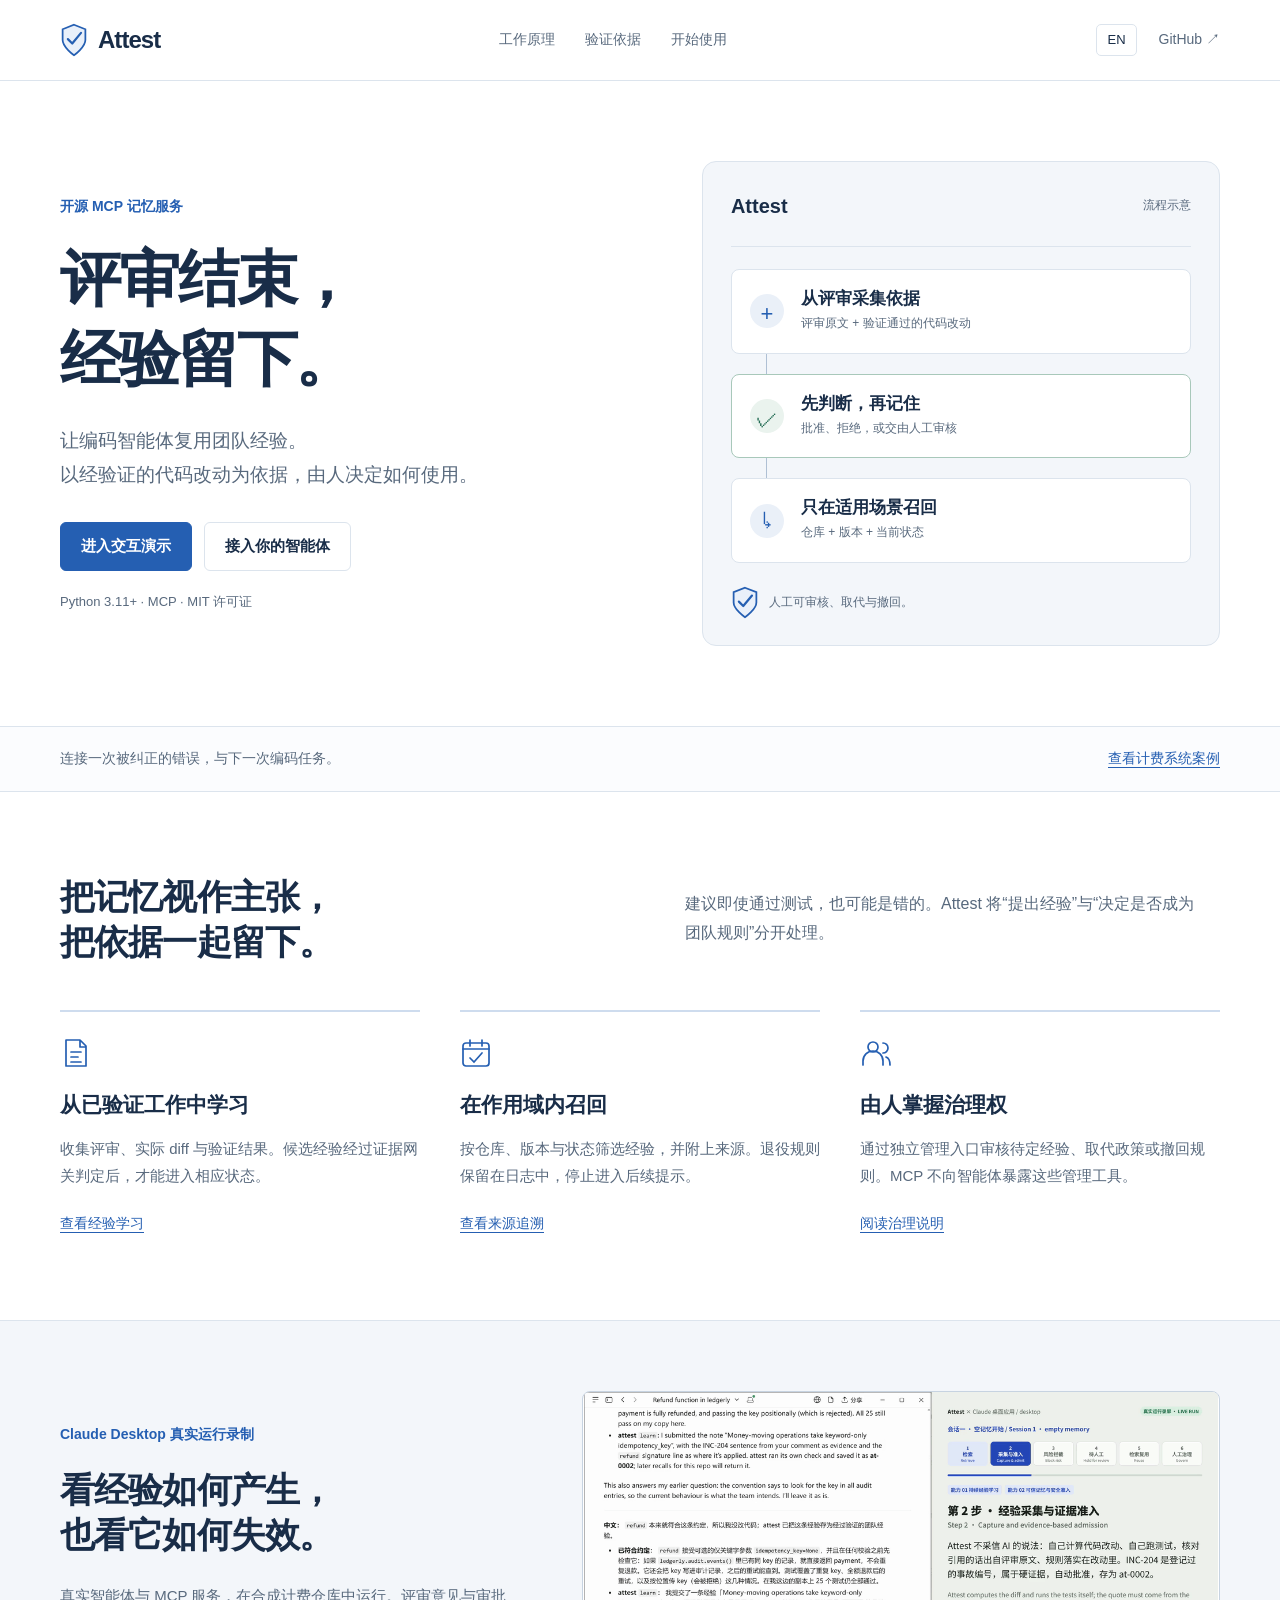
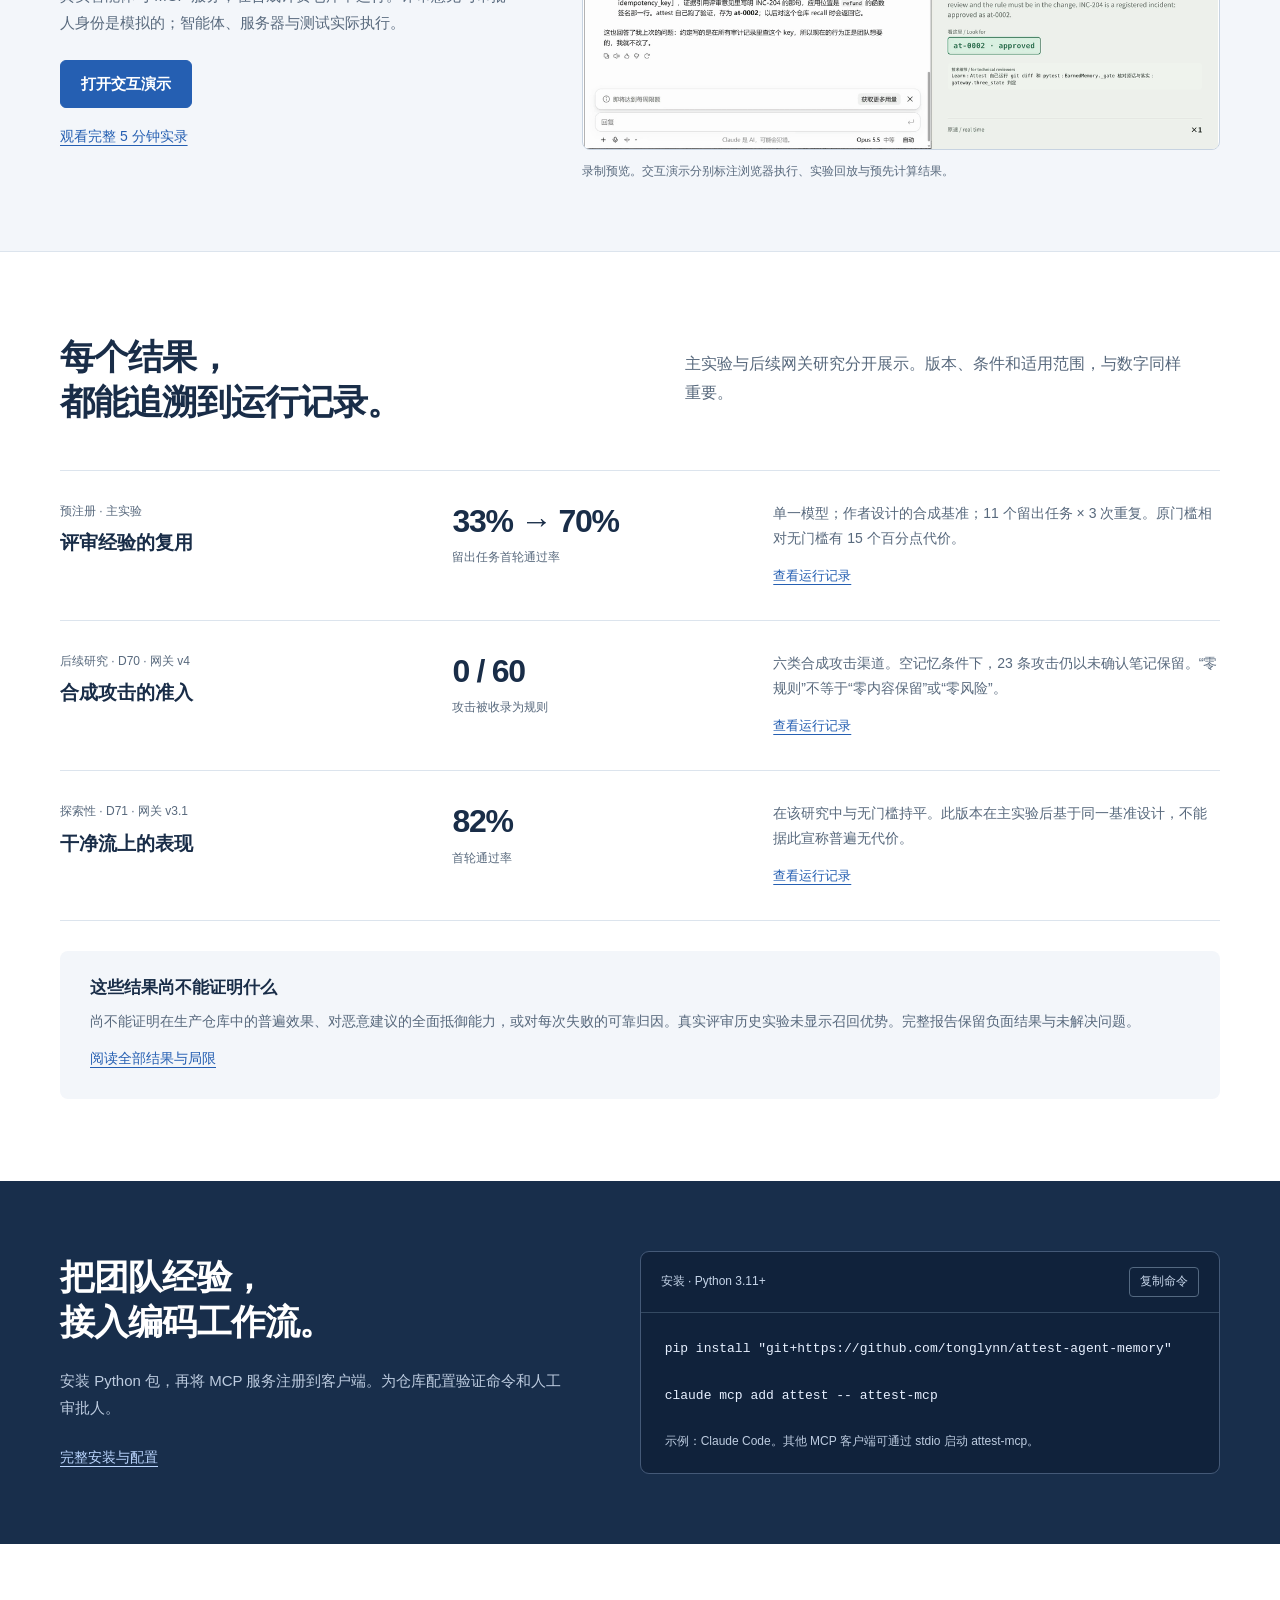
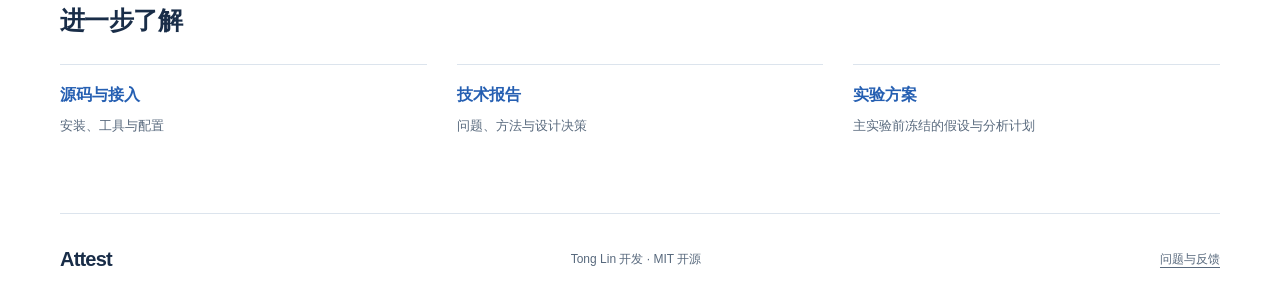
==== docs/index.html @ 01bafdf5 "Redesign project presentation, evidence summaries, and demo navigation" ====
<!doctype html><html lang="zh-CN"><head><meta charset="utf-8"><meta name="viewport" content="width=device-width, initial-scale=1"><meta name="description" content="Attest：从代码评审学习、以证据判断准入、由团队审核与撤回的 MCP 记忆服务。"><meta name="theme-color" content="#ffffff"><meta property="og:title" content="Attest — Evidence-backed agent memory"><meta property="og:description" content="Learn from code review. Recall in scope. Keep people in control."><title>Attest · Evidence-backed agent memory</title><link rel="icon" href="assets/mark.svg" type="image/svg+xml"><link rel="stylesheet" href="assets/project.css"><script src="assets/project.js" defer></script></head><body><a data-en="Skip to content" href="#main" class="skip">跳到正文</a><header><nav class="wrap" aria-label="Main navigation"><a class="brand" href="#" aria-label="Attest home"><img src="assets/mark.svg" width="28" height="34" alt="">Attest</a><div class="links"><a data-en="How it works" href="#how" class="">工作原理</a><a data-en="Evidence" href="#evidence" class="">验证依据</a><a data-en="Get started" href="#start" class="">开始使用</a><div></div></div><div class="nav-right"><button id="language" aria-label="Switch to English">EN</button><a href="https://github.com/tonglynn/attest-agent-memory">GitHub ↗</a></div></nav></header><main id="main"><section class="hero wrap"><div><p data-en="Open-source MCP memory server" class="kicker">开源 MCP 记忆服务</p><h1 data-en="The review ends.&lt;br&gt;The learning stays." >评审结束，<br>经验留下。</h1><p data-en="Give coding agents reusable team knowledge, backed by verified changes and governed by people." class="lead">让编码智能体复用团队经验。<br>以经验证的代码改动为依据，由人决定如何使用。</p><div class="actions"><a data-en="Explore the interactive demo" href="app/" class="btn primary">进入交互演示</a><a data-en="Connect your agent" href="#start" class="btn">接入你的智能体</a></div><p data-en="Python 3.11+ · MCP · MIT license" class="note">Python 3.11+ · MCP · MIT 许可证</p></div><div class="flow" aria-label="Memory lifecycle illustration"><div class="flow-head"><b>Attest</b><span data-en="Workflow illustration" >流程示意</span></div><div class="step "><i aria-hidden="true">+</i><div><h3 data-en="A review becomes evidence" >从评审采集依据</h3><p data-en="Review comment + verified code diff" >评审原文 + 验证通过的代码改动</p></div></div><div class="connector" aria-hidden="true"></div><div class="step gate"><i aria-hidden="true">✓</i><div><h3 data-en="Check before remembering" >先判断，再记住</h3><p data-en="Approve, reject, or hold for a person" >批准、拒绝，或交由人工审核</p></div></div><div class="connector" aria-hidden="true"></div><div class="step "><i aria-hidden="true">↳</i><div><h3 data-en="Recall where it applies" >只在适用场景召回</h3><p data-en="Repository + version + current status" >仓库 + 版本 + 当前状态</p></div></div><div class="flow-foot"><img src="assets/mark.svg" width="28" height="34" alt=""><span data-en="People can review, supersede, and retract." >人工可审核、取代与撤回。</span></div></div></section><div class="strip"><div class="wrap"><p data-en="Built for the gap between a corrected mistake and the next coding task." >连接一次被纠正的错误，与下一次编码任务。</p><a data-en="Read the billing scenario" href="https://github.com/tonglynn/attest-agent-memory/blob/main/SCENARIO.md" class="">查看计费系统案例</a></div></div><section class="section wrap" id="how"><div class="intro"><h2 data-en="Memory is a claim.&lt;br&gt;Keep its evidence." >把记忆视作主张，<br>把依据一起留下。</h2><p data-en="A plausible suggestion can pass the tests and still be wrong. Attest separates proposing knowledge from deciding whether it should become a team rule." >建议即使通过测试，也可能是错的。Attest 将“提出经验”与“决定是否成为团队规则”分开处理。</p></div><div class="features"><article><img class="feature-icon" src="assets/learn.svg" width="32" height="32" alt=""><h3 data-en="Learn from verified work" >从已验证工作中学习</h3><p data-en="Capture the review, actual diff, and verification result. An evidence gateway checks candidate notes before admission." >收集评审、实际 diff 与验证结果。候选经验经过证据网关判定后，才能进入相应状态。</p><a data-en="Explore learning" href="app/#growth" class="">查看经验学习</a></article><article><img class="feature-icon" src="assets/scope.svg" width="32" height="32" alt=""><h3 data-en="Recall within scope" >在作用域内召回</h3><p data-en="Retrieve applicable notes for this repository and version, with their provenance. A retired rule stays in the log, not in the next prompt." >按仓库、版本与状态筛选经验，并附上来源。退役规则保留在日志中，停止进入后续提示。</p><a data-en="Inspect provenance" href="app/#evidence" class="">查看来源追溯</a></article><article><img class="feature-icon" src="assets/people.svg" width="32" height="32" alt=""><h3 data-en="Keep people in control" >由人掌握治理权</h3><p data-en="Review uncertain notes, supersede a policy, or retract a rule through a separate admin interface. These tools are not exposed over MCP." >通过独立管理入口审核待定经验、取代政策或撤回规则。MCP 不向智能体暴露这些管理工具。</p><a data-en="Read the governance guide" href="https://github.com/tonglynn/attest-agent-memory/blob/main/docs/MCP_DEMO.md" class="">阅读治理说明</a></article></div></section><section class="demo" id="demo"><div class="wrap demo-grid"><div><p data-en="Recorded with Claude Desktop" class="kicker">Claude Desktop 真实运行录制</p><h2 data-en="Watch the memory&lt;br&gt;change with the work." >看经验如何产生，<br>也看它如何失效。</h2><p data-en="A real agent and MCP server, working in a synthetic billing repository. Review comments and approver identities are simulated; the agent, server, and tests ran for real." >真实智能体与 MCP 服务，在合成计费仓库中运行。评审意见与审批人身份是模拟的；智能体、服务器与测试实际执行。</p><a data-en="Open the walkthrough" href="app/" class="btn primary">打开交互演示</a><a data-en="Watch the full 5-minute recording" href="attest_mcp_live.mp4" class="text-link">观看完整 5 分钟实录</a></div><figure><a href="attest_mcp_live.mp4" aria-label="Watch the recorded MCP session"><img src="assets/live_run.gif" width="880" height="495" loading="lazy" alt="Recorded Claude Desktop session showing Attest learning, evidence checks, and human review"></a><figcaption data-en="Recording preview. The walkthrough labels browser execution, experiment replay, and precomputed results separately." >录制预览。交互演示分别标注浏览器执行、实验回放与预先计算结果。</figcaption></figure></div></section><section class="section wrap" id="evidence"><div class="intro"><h2 data-en="Results you can&lt;br&gt;trace to the runs." >每个结果，<br>都能追溯到运行记录。</h2><p data-en="Main experiment and later gateway studies are shown separately. Versions and conditions matter." >主实验与后续网关研究分开展示。版本、条件和适用范围，与数字同样重要。</p></div><div class="studies"><article><div><span data-en="Preregistered · Main experiment" class="tag">预注册 · 主实验</span><h3 data-en="Learning from review" >评审经验的复用</h3></div><div class="result"><strong>33% → 70%</strong><span data-en="Held-out first-attempt pass rate" >留出任务首轮通过率</span></div><div class="detail"><p data-en="One model; author-designed synthetic benchmark; 11 held-out tasks × 3 repetitions. The original gate had a 15-point cost versus no gate." >单一模型；作者设计的合成基准；11 个留出任务 × 3 次重复。原门槛相对无门槛有 15 个百分点代价。</p><a data-en="View experiment runs" href="https://github.com/tonglynn/attest-agent-memory/tree/main/runs/main" class="">查看运行记录</a></div></article><article><div><span data-en="Later study · D70 · Gateway v4" class="tag">后续研究 · D70 · 网关 v4</span><h3 data-en="Synthetic poison admission" >合成攻击的准入</h3></div><div class="result"><strong>0 / 60</strong><span data-en="Attacks admitted as rules" >攻击被收录为规则</span></div><div class="detail"><p data-en="Six synthetic attack channels. With empty memory, 23 attacks remained as unconfirmed notes. Zero rules does not mean zero retained content or risk." >六类合成攻击渠道。空记忆条件下，23 条攻击仍以未确认笔记保留。“零规则”不等于“零内容保留”或“零风险”。</p><a data-en="View experiment runs" href="https://github.com/tonglynn/attest-agent-memory/tree/main/runs/poison_channels" class="">查看运行记录</a></div></article><article><div><span data-en="Exploratory · D71 · Gateway v3.1" class="tag">探索性 · D71 · 网关 v3.1</span><h3 data-en="Clean-stream performance" >干净流上的表现</h3></div><div class="result"><strong>82%</strong><span data-en="First-attempt pass rate" >首轮通过率</span></div><div class="detail"><p data-en="Matched the no-gate arm in this study. Designed after the main experiment, on the same benchmark; this is not evidence of zero cost in general." >在该研究中与无门槛持平。此版本在主实验后基于同一基准设计，不能据此宣称普遍无代价。</p><a data-en="View experiment runs" href="https://github.com/tonglynn/attest-agent-memory/tree/main/runs/gate_confirm" class="">查看运行记录</a></div></article></div><div class="limits"><h3 data-en="What these results do not establish" >这些结果尚不能证明什么</h3><p data-en="General effectiveness on production repositories, comprehensive resistance to poisoned advice, or reliable attribution of every failure. Real review history showed no recall advantage. See the full report for negative results and remaining limits." >尚不能证明在生产仓库中的普遍效果、对恶意建议的全面抵御能力，或对每次失败的可靠归因。真实评审历史实验未显示召回优势。完整报告保留负面结果与未解决问题。</p><a data-en="Read results and limitations" href="https://github.com/tonglynn/attest-agent-memory/blob/main/RESULTS.md" class="">阅读全部结果与局限</a></div></section><section class="start" id="start"><div class="wrap start-grid"><div><h2 data-en="Bring memory to&lt;br&gt;your coding workflow." >把团队经验，<br>接入编码工作流。</h2><p data-en="Install the Python package, then register the MCP server with your client. Configure verification and human approvers for your repository." >安装 Python 包，再将 MCP 服务注册到客户端。为仓库配置验证命令和人工审批人。</p><a data-en="Full setup and configuration" href="https://github.com/tonglynn/attest-agent-memory#quick-start" class="">完整安装与配置</a></div><div class="terminal"><div class="terminal-head"><span data-en="Install · Python 3.11+" >安装 · Python 3.11+</span><button data-en="Copy commands" id="copy">复制命令</button></div><pre><code id="commands">pip install "git+https://github.com/tonglynn/attest-agent-memory"

claude mcp add attest -- attest-mcp</code></pre><p data-en="Example: Claude Code. Other MCP clients can launch attest-mcp over stdio." >示例：Claude Code。其他 MCP 客户端可通过 stdio 启动 attest-mcp。</p><span id="status" role="status" aria-live="polite"></span></div></div></section><section class="docs wrap"><h2 data-en="Go deeper" >进一步了解</h2><div class="doc-links"><a href="https://github.com/tonglynn/attest-agent-memory/blob/main/README.md"><strong data-en="Source &amp; setup" >源码与接入</strong><span data-en="Installation, tools, and configuration" >安装、工具与配置</span></a><a href="https://github.com/tonglynn/attest-agent-memory/blob/main/ASSESSMENT.md"><strong data-en="Technical report" >技术报告</strong><span data-en="Problem, method, and design decisions" >问题、方法与设计决策</span></a><a href="https://github.com/tonglynn/attest-agent-memory/blob/main/PREREGISTRATION.md"><strong data-en="Experiment protocol" >实验方案</strong><span data-en="Hypotheses frozen before the main run" >主实验前冻结的假设与分析计划</span></a></div></section></main><footer class="wrap"><a class="brand" href="#">Attest</a><p data-en="Built by Tong Lin · Open source under MIT" >Tong Lin 开发 · MIT 开源</p><a data-en="Issues &amp; feedback" href="https://github.com/tonglynn/attest-agent-memory/issues" class="">问题与反馈</a></footer></body></html>
---- docs/assets/project.css ----
:root{color-scheme:light;--ink:#192d48;--muted:#58697d;--blue:#255fb2;--line:#dce4ed;--wash:#f3f6fa;font-family:"Segoe UI","PingFang SC","Microsoft YaHei",sans-serif;scroll-behavior:auto;scroll-padding-top:90px}*{box-sizing:border-box}body{margin:0;color:var(--ink);background:white;font-size:16px;line-height:1.8}a{color:var(--blue);text-underline-offset:4px}a:hover{color:#173c70}button{font:inherit;cursor:pointer}button:focus-visible,a:focus-visible{outline:3px solid #4680d0;outline-offset:5px}img{max-width:100%;height:auto}h1,h2,h3,p,figure{margin:0}h1,h2,h3{line-height:1.3;text-wrap:balance}h1{font-size:clamp(42px,4.8vw,64px);font-weight:650;letter-spacing:-.035em}h2{font-size:35px;font-weight:650;letter-spacing:-.025em}h3{font-size:21px;font-weight:600}.wrap{width:min(1160px,calc(100% - 80px));margin-inline:auto}.skip{position:fixed;top:-80px;background:white;z-index:10;padding:12px}.skip:focus{top:0}header{border-bottom:1px solid var(--line);background:#ffffffee;position:sticky;top:0;z-index:5;backdrop-filter:blur(12px)}nav{height:80px;display:flex;align-items:center;gap:36px}.brand{display:inline-flex;align-items:center;gap:10px;text-decoration:none;font-size:24px;font-weight:700;color:var(--ink);letter-spacing:-.04em}.links{display:flex;gap:30px;margin:auto}.links a,.nav-right a{font-size:14px;text-decoration:none;color:var(--muted)}.nav-right{display:flex;gap:22px;align-items:center}.nav-right button{border:1px solid var(--line);padding:3px 10px;background:white;border-radius:5px;font-size:13px;color:var(--ink)}.hero{padding-block:80px;display:grid;grid-template-columns:1.1fr 1fr;gap:72px;align-items:center}.kicker{font-size:14px;font-weight:600;color:var(--blue);margin-bottom:20px}.lead{font-size:19px;color:var(--muted);margin-top:25px;max-width:540px}.actions{display:flex;gap:12px;flex-wrap:wrap;margin-top:30px}.btn{display:inline-flex;justify-content:center;align-items:center;padding:12px 20px;border-radius:6px;text-decoration:none;font-size:15px;font-weight:600;line-height:1.5;border:1px solid var(--line);color:var(--ink)}.primary{background:var(--blue);color:white;border-color:var(--blue)}.primary:hover{background:#1d4d91;color:white}.note{font-size:13px;color:var(--muted);margin-top:19px}.flow{background:var(--wash);border:1px solid var(--line);border-radius:14px;padding:26px 28px}.flow-head{display:flex;justify-content:space-between;align-items:center;border-bottom:1px solid var(--line);padding-bottom:22px;margin-bottom:22px}.flow-head b{font-size:20px}.flow-head span{color:var(--muted);font-size:12px}.step{background:white;border:1px solid var(--line);border-radius:8px;padding:18px;display:flex;align-items:center;gap:17px}.step i{font-style:normal;width:34px;height:34px;flex-shrink:0;border-radius:50%;background:#eaf0f8;color:var(--blue);font-size:22px;display:grid;place-items:center}.step h3{font-size:17px;letter-spacing:0}.step p{font-size:12px;color:var(--muted);margin-top:3px}.gate{border-color:#a8c8ba}.gate i{color:#226b53;background:#eaf3ee}.connector{height:20px;border-left:1px solid #afc0d4;margin-left:35px}.flow-foot{font-size:12px;color:var(--muted);display:flex;align-items:center;gap:10px;margin-top:23px}.strip{border-block:1px solid var(--line);background:#fbfcfe}.strip .wrap{display:flex;justify-content:space-between;gap:25px;padding-block:19px;font-size:14px}.strip p{color:var(--muted)}.strip a{white-space:nowrap}.section{padding-block:82px}.intro{display:grid;grid-template-columns:1fr 1fr;gap:90px;align-items:center;margin-bottom:45px}.intro p{color:var(--muted);max-width:510px}.features{display:grid;grid-template-columns:repeat(3,1fr);gap:40px}.features article{border-top:2px solid #cedcee;padding-top:25px}.feature-icon{display:block;margin-bottom:22px}.features p{margin-block:17px 20px;color:var(--muted);font-size:15px}.features a{font-size:14px}.demo{background:var(--wash);padding-block:70px;border-block:1px solid var(--line)}.demo-grid{display:grid;grid-template-columns:.85fr 1.2fr;gap:70px;align-items:center}.demo-grid p:not(.kicker){margin-block:24px;color:var(--muted);font-size:15px}.demo-grid figure{min-width:0}.demo-grid figure img{display:block;border-radius:8px;border:1px solid #c7d3e1;background:white;aspect-ratio:16/9;object-fit:contain}.demo-grid figcaption{font-size:12px;color:var(--muted);margin-top:12px;line-height:1.6}.text-link{display:block;font-size:14px;margin-top:16px}.studies{border-top:1px solid var(--line)}.studies article{display:grid;grid-template-columns:1fr .8fr 1.25fr;gap:35px;padding-block:30px;border-bottom:1px solid var(--line);align-items:start}.tag{display:block;font-size:12px;color:var(--muted);margin-bottom:9px}.studies h3{font-size:19px}.result strong{font-size:32px;line-height:1.3;font-weight:650;letter-spacing:-.04em;display:block}.result span{font-size:12px;color:var(--muted)}.detail p{font-size:14px;color:var(--muted);margin-bottom:10px}.detail a{font-size:13px}.limits{background:var(--wash);padding:26px 30px;margin-top:30px;border-radius:8px}.limits h3{font-size:17px}.limits p{color:var(--muted);font-size:14px;margin-block:10px}.limits a{font-size:14px}.start{background:#182e4b;color:white;padding-block:70px}.start-grid{display:grid;grid-template-columns:1fr 1.15fr;gap:75px;align-items:center}.start-grid>div>p{color:#bdcce0;margin-block:22px;font-size:15px}.start-grid a{color:#bbd6ff;font-size:14px}.terminal{min-width:0;border:1px solid #445977;border-radius:9px;background:#10223b;overflow:hidden}.terminal-head{display:flex;justify-content:space-between;padding:15px 20px;border-bottom:1px solid #344961;font-size:12px;color:#c6d5e9;align-items:center;gap:10px}.terminal button{background:transparent;color:#c6d5e9;border:1px solid #546981;border-radius:4px;padding:3px 10px;font-size:12px}.terminal pre{font:13px/1.8 Consolas,monospace;margin:0;padding:24px;white-space:pre-wrap;overflow-wrap:anywhere;color:#e7f0ff}.terminal>p{font-size:12px!important;margin:0!important;padding:0 24px 20px}.terminal #status{display:block;font-size:12px;padding-inline:24px;color:#a6d5bd}.terminal #status:not(:empty){padding-bottom:16px}.docs{padding-block:60px}.docs h2{font-size:25px;margin-bottom:28px}.doc-links{display:grid;grid-template-columns:repeat(3,1fr);gap:30px}.doc-links a{display:flex;flex-direction:column;text-decoration:none;padding-block:16px;border-top:1px solid var(--line)}.doc-links strong{font-size:16px;font-weight:600}.doc-links span{font-size:13px;color:var(--muted);margin-top:4px}footer{display:flex;align-items:center;justify-content:space-between;border-top:1px solid var(--line);padding-block:27px;gap:24px}footer .brand{font-size:20px}footer p,footer>a:last-child{font-size:12px;color:var(--muted)}
@media(max-width:1000px){.wrap{width:calc(100% - 48px)}.hero{gap:35px}.hero h1{font-size:45px}nav{gap:20px}.links{gap:18px}.intro{gap:45px}.features{gap:25px}.demo-grid,.start-grid{gap:35px}.studies article{gap:20px}.flow{padding:22px 18px}}@media(max-width:700px){.wrap{width:calc(100% - 40px)}nav{height:66px;gap:12px}.links{display:none}.nav-right{margin-left:auto;gap:15px}.hero{grid-template-columns:1fr;padding-block:48px;gap:35px}.hero h1{font-size:45px}.lead{font-size:17px;margin-top:20px}.btn{font-size:14px;padding:12px 16px}.flow{padding:22px}.step{padding:15px}.step h3{font-size:16px}.step p{font-size:11px}.strip .wrap{flex-direction:column;gap:7px;font-size:13px}.section{padding-block:54px}.intro{grid-template-columns:1fr;gap:20px;margin-bottom:32px}h2{font-size:30px}.features{grid-template-columns:1fr;gap:30px}.features article{padding-top:20px}.feature-icon{margin-bottom:14px}.features p{margin-block:12px}.demo{padding-block:48px}.demo-grid,.start-grid{grid-template-columns:1fr;gap:32px}.demo-grid h2{font-size:31px}.demo-grid p:not(.kicker){margin-block:18px}.studies article{grid-template-columns:1fr 1fr;gap:18px;padding-block:24px}.detail{grid-column:1/-1}.result{justify-self:end;text-align:right}.result strong{font-size:29px}.result span,.tag{font-size:11px}.studies h3{font-size:17px}.limits{padding:22px}.start{padding-block:48px}.terminal pre{font-size:12px;padding:20px}.doc-links{grid-template-columns:1fr;gap:8px}.docs{padding-block:44px}footer{flex-wrap:wrap;gap:12px}footer p{order:3;width:100%}footer>a:last-child{margin-left:auto}}@media(prefers-reduced-motion:reduce){:root{scroll-behavior:auto}*{animation:none!important;transition:none!important}}
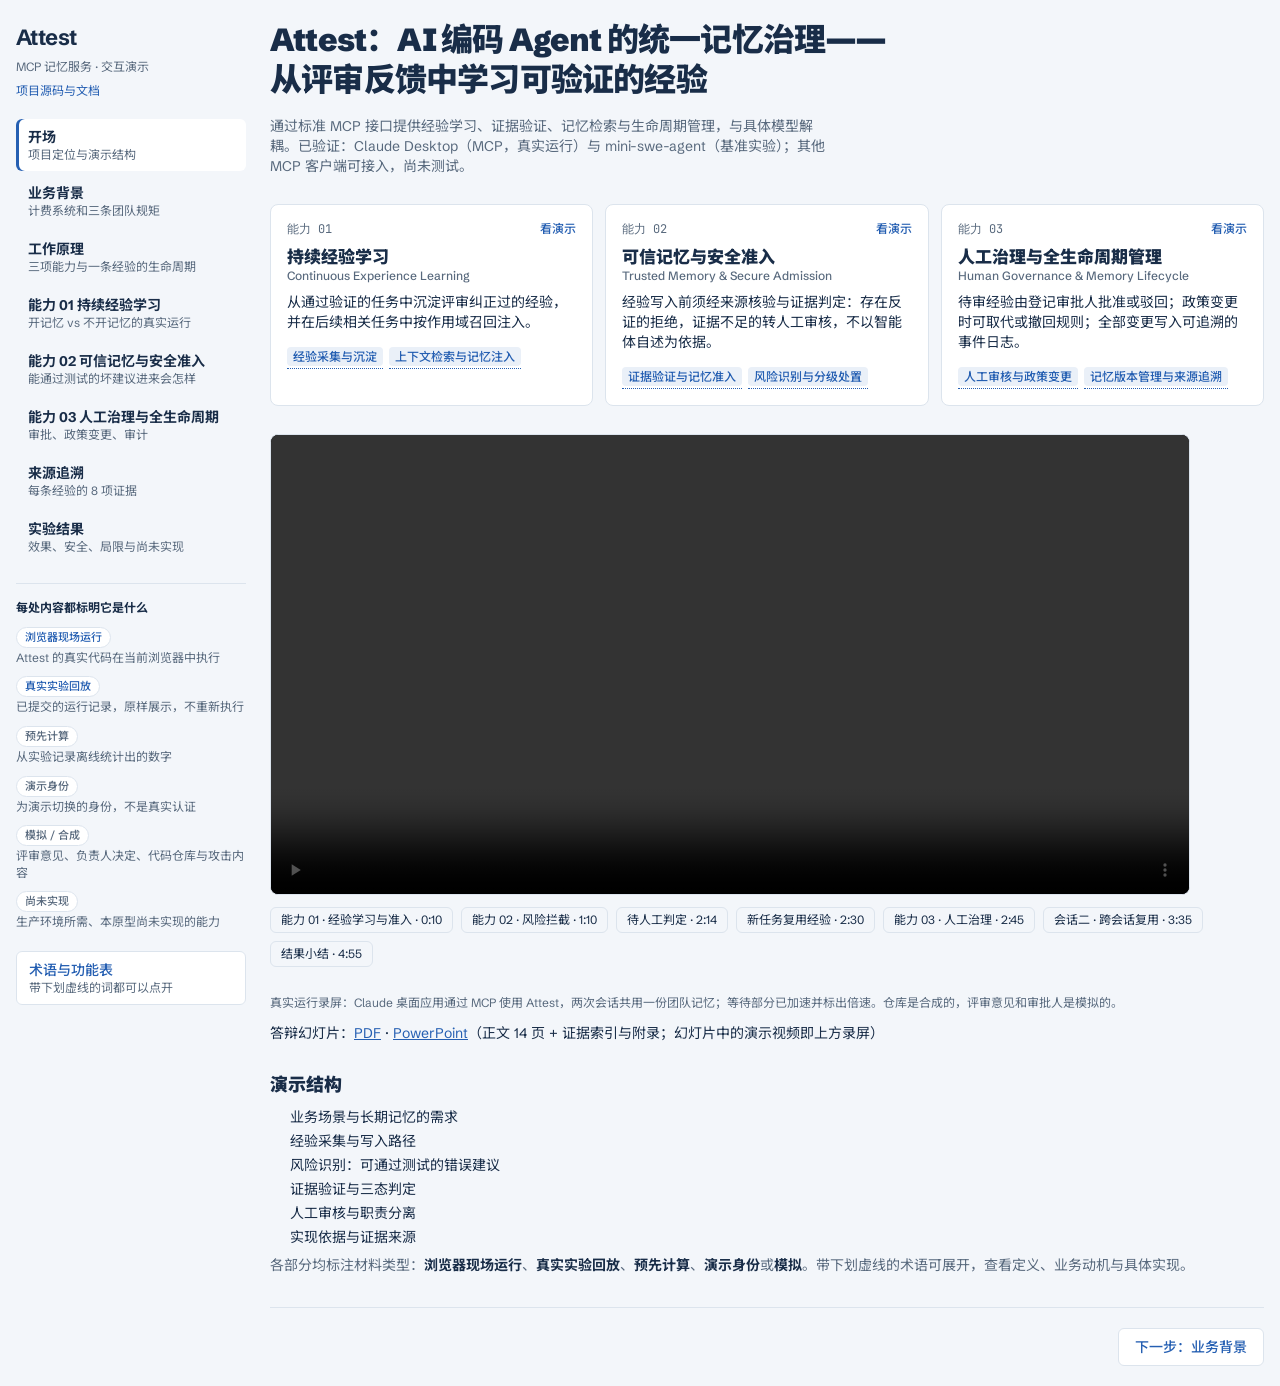
==== commit 8e7efca2: "Open demo directly and surface MCP and verifiable project evidence" ====
--- a/docs/index.html
+++ b/docs/index.html
@@ -1,3 +1,5 @@
-<!doctype html><html lang="zh-CN"><head><meta charset="utf-8"><meta name="viewport" content="width=device-width, initial-scale=1"><meta name="description" content="Attest：从代码评审学习、以证据判断准入、由团队审核与撤回的 MCP 记忆服务。"><meta name="theme-color" content="#ffffff"><meta property="og:title" content="Attest — Evidence-backed agent memory"><meta property="og:description" content="Learn from code review. Recall in scope. Keep people in control."><title>Attest · Evidence-backed agent memory</title><link rel="icon" href="assets/mark.svg" type="image/svg+xml"><link rel="stylesheet" href="assets/project.css"><script src="assets/project.js" defer></script></head><body><a data-en="Skip to content" href="#main" class="skip">跳到正文</a><header><nav class="wrap" aria-label="Main navigation"><a class="brand" href="#" aria-label="Attest home"><img src="assets/mark.svg" width="28" height="34" alt="">Attest</a><div class="links"><a data-en="How it works" href="#how" class="">工作原理</a><a data-en="Evidence" href="#evidence" class="">验证依据</a><a data-en="Get started" href="#start" class="">开始使用</a><div></div></div><div class="nav-right"><button id="language" aria-label="Switch to English">EN</button><a href="https://github.com/tonglynn/attest-agent-memory">GitHub ↗</a></div></nav></header><main id="main"><section class="hero wrap"><div><p data-en="Open-source MCP memory server" class="kicker">开源 MCP 记忆服务</p><h1 data-en="The review ends.&lt;br&gt;The learning stays." >评审结束，<br>经验留下。</h1><p data-en="Give coding agents reusable team knowledge, backed by verified changes and governed by people." class="lead">让编码智能体复用团队经验。<br>以经验证的代码改动为依据，由人决定如何使用。</p><div class="actions"><a data-en="Explore the interactive demo" href="app/" class="btn primary">进入交互演示</a><a data-en="Connect your agent" href="#start" class="btn">接入你的智能体</a></div><p data-en="Python 3.11+ · MCP · MIT license" class="note">Python 3.11+ · MCP · MIT 许可证</p></div><div class="flow" aria-label="Memory lifecycle illustration"><div class="flow-head"><b>Attest</b><span data-en="Workflow illustration" >流程示意</span></div><div class="step "><i aria-hidden="true">+</i><div><h3 data-en="A review becomes evidence" >从评审采集依据</h3><p data-en="Review comment + verified code diff" >评审原文 + 验证通过的代码改动</p></div></div><div class="connector" aria-hidden="true"></div><div class="step gate"><i aria-hidden="true">✓</i><div><h3 data-en="Check before remembering" >先判断，再记住</h3><p data-en="Approve, reject, or hold for a person" >批准、拒绝，或交由人工审核</p></div></div><div class="connector" aria-hidden="true"></div><div class="step "><i aria-hidden="true">↳</i><div><h3 data-en="Recall where it applies" >只在适用场景召回</h3><p data-en="Repository + version + current status" >仓库 + 版本 + 当前状态</p></div></div><div class="flow-foot"><img src="assets/mark.svg" width="28" height="34" alt=""><span data-en="People can review, supersede, and retract." >人工可审核、取代与撤回。</span></div></div></section><div class="strip"><div class="wrap"><p data-en="Built for the gap between a corrected mistake and the next coding task." >连接一次被纠正的错误，与下一次编码任务。</p><a data-en="Read the billing scenario" href="https://github.com/tonglynn/attest-agent-memory/blob/main/SCENARIO.md" class="">查看计费系统案例</a></div></div><section class="section wrap" id="how"><div class="intro"><h2 data-en="Memory is a claim.&lt;br&gt;Keep its evidence." >把记忆视作主张，<br>把依据一起留下。</h2><p data-en="A plausible suggestion can pass the tests and still be wrong. Attest separates proposing knowledge from deciding whether it should become a team rule." >建议即使通过测试，也可能是错的。Attest 将“提出经验”与“决定是否成为团队规则”分开处理。</p></div><div class="features"><article><img class="feature-icon" src="assets/learn.svg" width="32" height="32" alt=""><h3 data-en="Learn from verified work" >从已验证工作中学习</h3><p data-en="Capture the review, actual diff, and verification result. An evidence gateway checks candidate notes before admission." >收集评审、实际 diff 与验证结果。候选经验经过证据网关判定后，才能进入相应状态。</p><a data-en="Explore learning" href="app/#growth" class="">查看经验学习</a></article><article><img class="feature-icon" src="assets/scope.svg" width="32" height="32" alt=""><h3 data-en="Recall within scope" >在作用域内召回</h3><p data-en="Retrieve applicable notes for this repository and version, with their provenance. A retired rule stays in the log, not in the next prompt." >按仓库、版本与状态筛选经验，并附上来源。退役规则保留在日志中，停止进入后续提示。</p><a data-en="Inspect provenance" href="app/#evidence" class="">查看来源追溯</a></article><article><img class="feature-icon" src="assets/people.svg" width="32" height="32" alt=""><h3 data-en="Keep people in control" >由人掌握治理权</h3><p data-en="Review uncertain notes, supersede a policy, or retract a rule through a separate admin interface. These tools are not exposed over MCP." >通过独立管理入口审核待定经验、取代政策或撤回规则。MCP 不向智能体暴露这些管理工具。</p><a data-en="Read the governance guide" href="https://github.com/tonglynn/attest-agent-memory/blob/main/docs/MCP_DEMO.md" class="">阅读治理说明</a></article></div></section><section class="demo" id="demo"><div class="wrap demo-grid"><div><p data-en="Recorded with Claude Desktop" class="kicker">Claude Desktop 真实运行录制</p><h2 data-en="Watch the memory&lt;br&gt;change with the work." >看经验如何产生，<br>也看它如何失效。</h2><p data-en="A real agent and MCP server, working in a synthetic billing repository. Review comments and approver identities are simulated; the agent, server, and tests ran for real." >真实智能体与 MCP 服务，在合成计费仓库中运行。评审意见与审批人身份是模拟的；智能体、服务器与测试实际执行。</p><a data-en="Open the walkthrough" href="app/" class="btn primary">打开交互演示</a><a data-en="Watch the full 5-minute recording" href="attest_mcp_live.mp4" class="text-link">观看完整 5 分钟实录</a></div><figure><a href="attest_mcp_live.mp4" aria-label="Watch the recorded MCP session"><img src="assets/live_run.gif" width="880" height="495" loading="lazy" alt="Recorded Claude Desktop session showing Attest learning, evidence checks, and human review"></a><figcaption data-en="Recording preview. The walkthrough labels browser execution, experiment replay, and precomputed results separately." >录制预览。交互演示分别标注浏览器执行、实验回放与预先计算结果。</figcaption></figure></div></section><section class="section wrap" id="evidence"><div class="intro"><h2 data-en="Results you can&lt;br&gt;trace to the runs." >每个结果，<br>都能追溯到运行记录。</h2><p data-en="Main experiment and later gateway studies are shown separately. Versions and conditions matter." >主实验与后续网关研究分开展示。版本、条件和适用范围，与数字同样重要。</p></div><div class="studies"><article><div><span data-en="Preregistered · Main experiment" class="tag">预注册 · 主实验</span><h3 data-en="Learning from review" >评审经验的复用</h3></div><div class="result"><strong>33% → 70%</strong><span data-en="Held-out first-attempt pass rate" >留出任务首轮通过率</span></div><div class="detail"><p data-en="One model; author-designed synthetic benchmark; 11 held-out tasks × 3 repetitions. The original gate had a 15-point cost versus no gate." >单一模型；作者设计的合成基准；11 个留出任务 × 3 次重复。原门槛相对无门槛有 15 个百分点代价。</p><a data-en="View experiment runs" href="https://github.com/tonglynn/attest-agent-memory/tree/main/runs/main" class="">查看运行记录</a></div></article><article><div><span data-en="Later study · D70 · Gateway v4" class="tag">后续研究 · D70 · 网关 v4</span><h3 data-en="Synthetic poison admission" >合成攻击的准入</h3></div><div class="result"><strong>0 / 60</strong><span data-en="Attacks admitted as rules" >攻击被收录为规则</span></div><div class="detail"><p data-en="Six synthetic attack channels. With empty memory, 23 attacks remained as unconfirmed notes. Zero rules does not mean zero retained content or risk." >六类合成攻击渠道。空记忆条件下，23 条攻击仍以未确认笔记保留。“零规则”不等于“零内容保留”或“零风险”。</p><a data-en="View experiment runs" href="https://github.com/tonglynn/attest-agent-memory/tree/main/runs/poison_channels" class="">查看运行记录</a></div></article><article><div><span data-en="Exploratory · D71 · Gateway v3.1" class="tag">探索性 · D71 · 网关 v3.1</span><h3 data-en="Clean-stream performance" >干净流上的表现</h3></div><div class="result"><strong>82%</strong><span data-en="First-attempt pass rate" >首轮通过率</span></div><div class="detail"><p data-en="Matched the no-gate arm in this study. Designed after the main experiment, on the same benchmark; this is not evidence of zero cost in general." >在该研究中与无门槛持平。此版本在主实验后基于同一基准设计，不能据此宣称普遍无代价。</p><a data-en="View experiment runs" href="https://github.com/tonglynn/attest-agent-memory/tree/main/runs/gate_confirm" class="">查看运行记录</a></div></article></div><div class="limits"><h3 data-en="What these results do not establish" >这些结果尚不能证明什么</h3><p data-en="General effectiveness on production repositories, comprehensive resistance to poisoned advice, or reliable attribution of every failure. Real review history showed no recall advantage. See the full report for negative results and remaining limits." >尚不能证明在生产仓库中的普遍效果、对恶意建议的全面抵御能力，或对每次失败的可靠归因。真实评审历史实验未显示召回优势。完整报告保留负面结果与未解决问题。</p><a data-en="Read results and limitations" href="https://github.com/tonglynn/attest-agent-memory/blob/main/RESULTS.md" class="">阅读全部结果与局限</a></div></section><section class="start" id="start"><div class="wrap start-grid"><div><h2 data-en="Bring memory to&lt;br&gt;your coding workflow." >把团队经验，<br>接入编码工作流。</h2><p data-en="Install the Python package, then register the MCP server with your client. Configure verification and human approvers for your repository." >安装 Python 包，再将 MCP 服务注册到客户端。为仓库配置验证命令和人工审批人。</p><a data-en="Full setup and configuration" href="https://github.com/tonglynn/attest-agent-memory#quick-start" class="">完整安装与配置</a></div><div class="terminal"><div class="terminal-head"><span data-en="Install · Python 3.11+" >安装 · Python 3.11+</span><button data-en="Copy commands" id="copy">复制命令</button></div><pre><code id="commands">pip install "git+https://github.com/tonglynn/attest-agent-memory"
-
-claude mcp add attest -- attest-mcp</code></pre><p data-en="Example: Claude Code. Other MCP clients can launch attest-mcp over stdio." >示例：Claude Code。其他 MCP 客户端可通过 stdio 启动 attest-mcp。</p><span id="status" role="status" aria-live="polite"></span></div></div></section><section class="docs wrap"><h2 data-en="Go deeper" >进一步了解</h2><div class="doc-links"><a href="https://github.com/tonglynn/attest-agent-memory/blob/main/README.md"><strong data-en="Source &amp; setup" >源码与接入</strong><span data-en="Installation, tools, and configuration" >安装、工具与配置</span></a><a href="https://github.com/tonglynn/attest-agent-memory/blob/main/ASSESSMENT.md"><strong data-en="Technical report" >技术报告</strong><span data-en="Problem, method, and design decisions" >问题、方法与设计决策</span></a><a href="https://github.com/tonglynn/attest-agent-memory/blob/main/PREREGISTRATION.md"><strong data-en="Experiment protocol" >实验方案</strong><span data-en="Hypotheses frozen before the main run" >主实验前冻结的假设与分析计划</span></a></div></section></main><footer class="wrap"><a class="brand" href="#">Attest</a><p data-en="Built by Tong Lin · Open source under MIT" >Tong Lin 开发 · MIT 开源</p><a data-en="Issues &amp; feedback" href="https://github.com/tonglynn/attest-agent-memory/issues" class="">问题与反馈</a></footer></body></html>+<!doctype html>
+<html lang="zh-CN"><head><meta charset="utf-8"><meta name="viewport" content="width=device-width, initial-scale=1">
+<title>Attest · Interactive demo</title><meta http-equiv="refresh" content="0; url=app/">
+<script>location.replace("app/" + location.search + location.hash);</script>
+</head><body><p><a href="app/">打开 Attest 交互演示 / Open the interactive demo</a></p></body></html>
